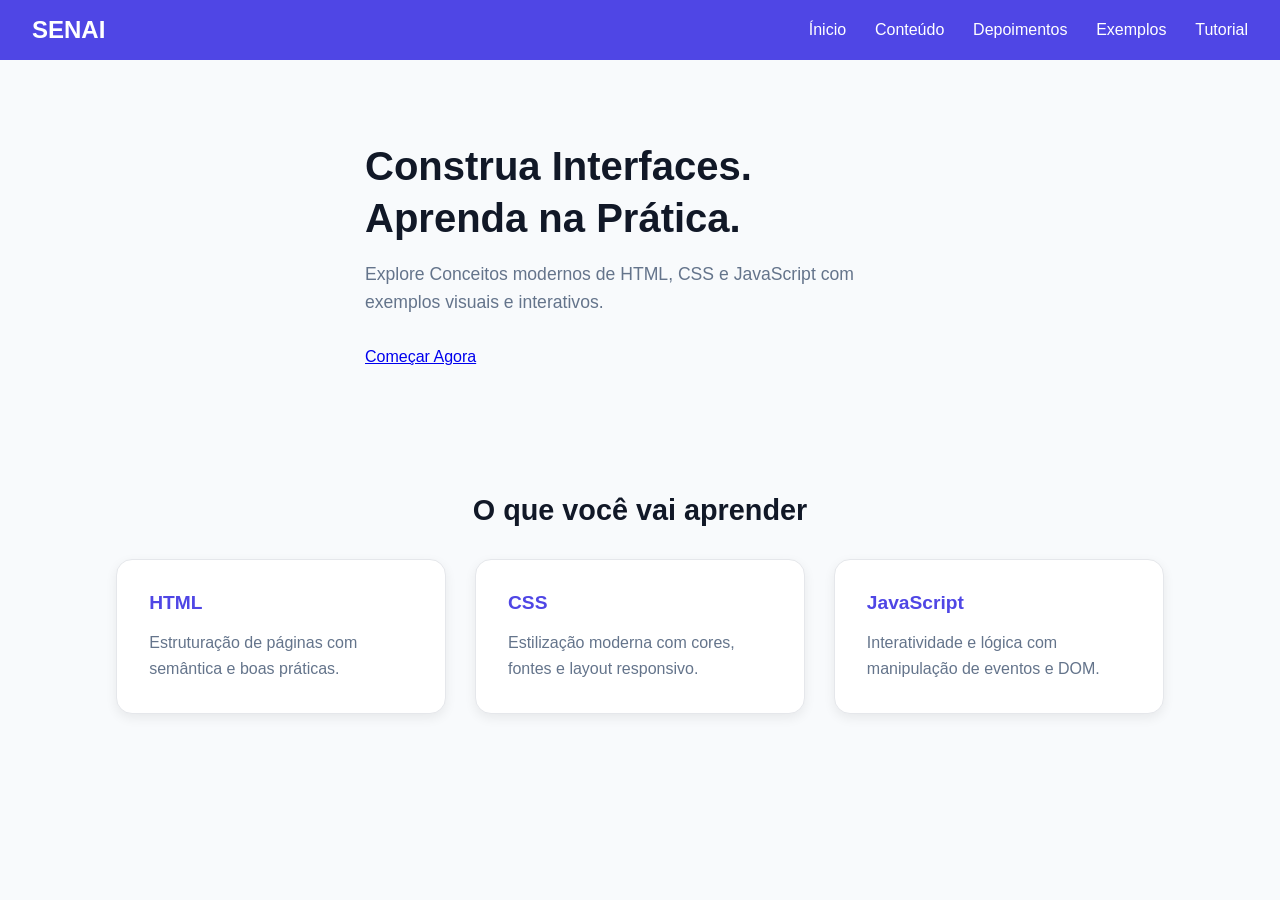
==== lending-page/index.html @ 7b5a067d "Add files via upload" ====
<!DOCTYPE html>
<html lang="en">

<head>
    <meta charset="UTF-8">
    <meta name="viewport" content="width=device-width, initial-scale=1.0">
    <title>Document</title>
    <link rel="stylesheet" href="style.css">
</head>

<body>
    <nav class="navbar">
        <div class="logo"> SENAI</div>

        <ul class="nav-links">
            <li><a href="#">Ínicio</a></li>
            <li><a href="#">Conteúdo</a></li>
            <li><a href="#">Depoimentos</a></li>
            <li><a href="#">Exemplos</a></li>
            <li><a href="#">Tutorial</a></li>
        </ul>
    </nav>

    <main>
        <section class="hero">
            <div class="hero-texto">
                <h1>Construa Interfaces. Aprenda na Prática.</h1>
                <p>Explore Conceitos modernos de HTML, CSS e JavaScript
                    com exemplos visuais e interativos.
                </p>
                <a href="https://wa.me/5524998431653" class="btn-cta" target="_blank" rel="noopener noreferrer">Começar
                    Agora</a>
            </div>

            <div class="hero-iamgem">
                <img src="assets/assets/hero-illustration.svg" alt="">
            </div>
        </section>


        <section class="conteudo">
            <h2>O que você vai aprender</h2>
            <div class="cards">
                <div class="card">
                    <h3>HTML</h3>
                    <p>Estruturação de páginas com semântica e boas práticas.</p>
                </div>
                <div class="card">
                    <h3>CSS</h3>
                    <p>Estilização moderna com cores, fontes e layout responsivo.</p>
                </div>
                <div class="card">
                    <h3>JavaScript</h3>
                    <p>Interatividade e lógica com manipulação de eventos e DOM.</p>
                </div>
            </div>


        </section>
    </main>
</body>

</html>
---- lending-page/style.css ----
* {
    margin: 0;
    padding: 0;
    box-sizing: border-box;
}

body {
    font-family: 'Segoe UI', Tahoma, Geneva, Verdana, sans-serif;
    background-color: #f8fafc;
    color: #111827;
}

/* NAVBAR */
.navbar {
    background-color: #4f46e5;
    display: flex;
    padding: 1rem 2rem;
    justify-content: space-between;
    align-items: center;
}

.logo {
    color: #fff;
    font-size: 1.5rem;
    font-weight: bold;
}

.nav-links {
    list-style: none;
    display: flex;
    gap: 1.8rem;
}

.nav-links a {
    color: #fff;
    text-decoration: none;
    font-weight: 500;
    transition: 0.3s;
}

.nav-links a:hover {
    color: #c7d2fe;
}

/* HERO */
.hero {
    display: flex;
    align-items: center;
    justify-content: center;
    padding: 5rem 2rem;
    background-color: #f8fafc;
    min-height: 300px;
}

.hero-texto {
    max-width: 550px;
}

.hero-texto h1 {
    font-size: 2.5rem;
    color: #111827;
    margin-bottom: 1rem;
    line-height: 1.3;
}

.hero-texto p {
    font-size: 1.1rem;
    color: #64748b;
    margin-bottom: 2rem;
    line-height: 1.6;
}

.hero-imagem {
    text-align: center;
}

.hero-imagem img {
    max-width: 80%;
    height: auto;
}

/* BOTÃO */
.btn.cta {
    display: inline-block;
    background-color: #4f46e5;
    color: #fff;
    padding: 0.85rem 1.8rem;
    border-radius: 0.5rem;
    text-decoration: none;
    font-weight: 600;
    transition: 0.3s;
}

.btn.cta:hover {
    background-color: #4338ca;
    transform: translateY(-2px);
}

/* CONTEÚDO */
.conteudo {
    padding: 3rem 2rem 5rem;
    background-color: #f8fafc;
    text-align: center;
}

.conteudo h2 {
    font-size: 1.8rem;
    color: #111827;
    margin-bottom: 2rem;
}

/* CARDS */
.cards {
    display: flex;
    flex-wrap: wrap;
    justify-content: center;
    gap: 1.8rem;
}

.card {
    background-color: #fff;
    padding: 2rem;
    border-radius: 1rem;
    max-width: 330px;
    width: 100%;
    text-align: left;
    box-shadow: 0 4px 12px rgba(0, 0, 0, 0.07);
    border: 1px solid #e5e7eb;
    transition: transform 0.3s, box-shadow 0.3s;
}

.card:hover {
    transform: translateY(-7px);
    box-shadow: 0 10px 20px rgba(0, 0, 0, 0.10);
}

.card h3 {
    color: #4f46e5;
    font-size: 1.2rem;
    margin-bottom: 1rem;
}

.card p {
    color: #64748b;
    line-height: 1.6;
}

/* RESPONSIVIDADE */
@media (max-width: 600px) {
    .navbar {
        flex-direction: column;
        gap: 1rem;
    }

    .nav-links {
        gap: 1rem;
        flex-wrap: wrap;
        justify-content: center;
    }

    .hero {
        padding: 3rem 1.5rem;
        text-align: center;
    }

    .hero-texto h1 {
        font-size: 2rem;
    }

    .conteudo {
        padding: 2rem 1rem;
    }
}
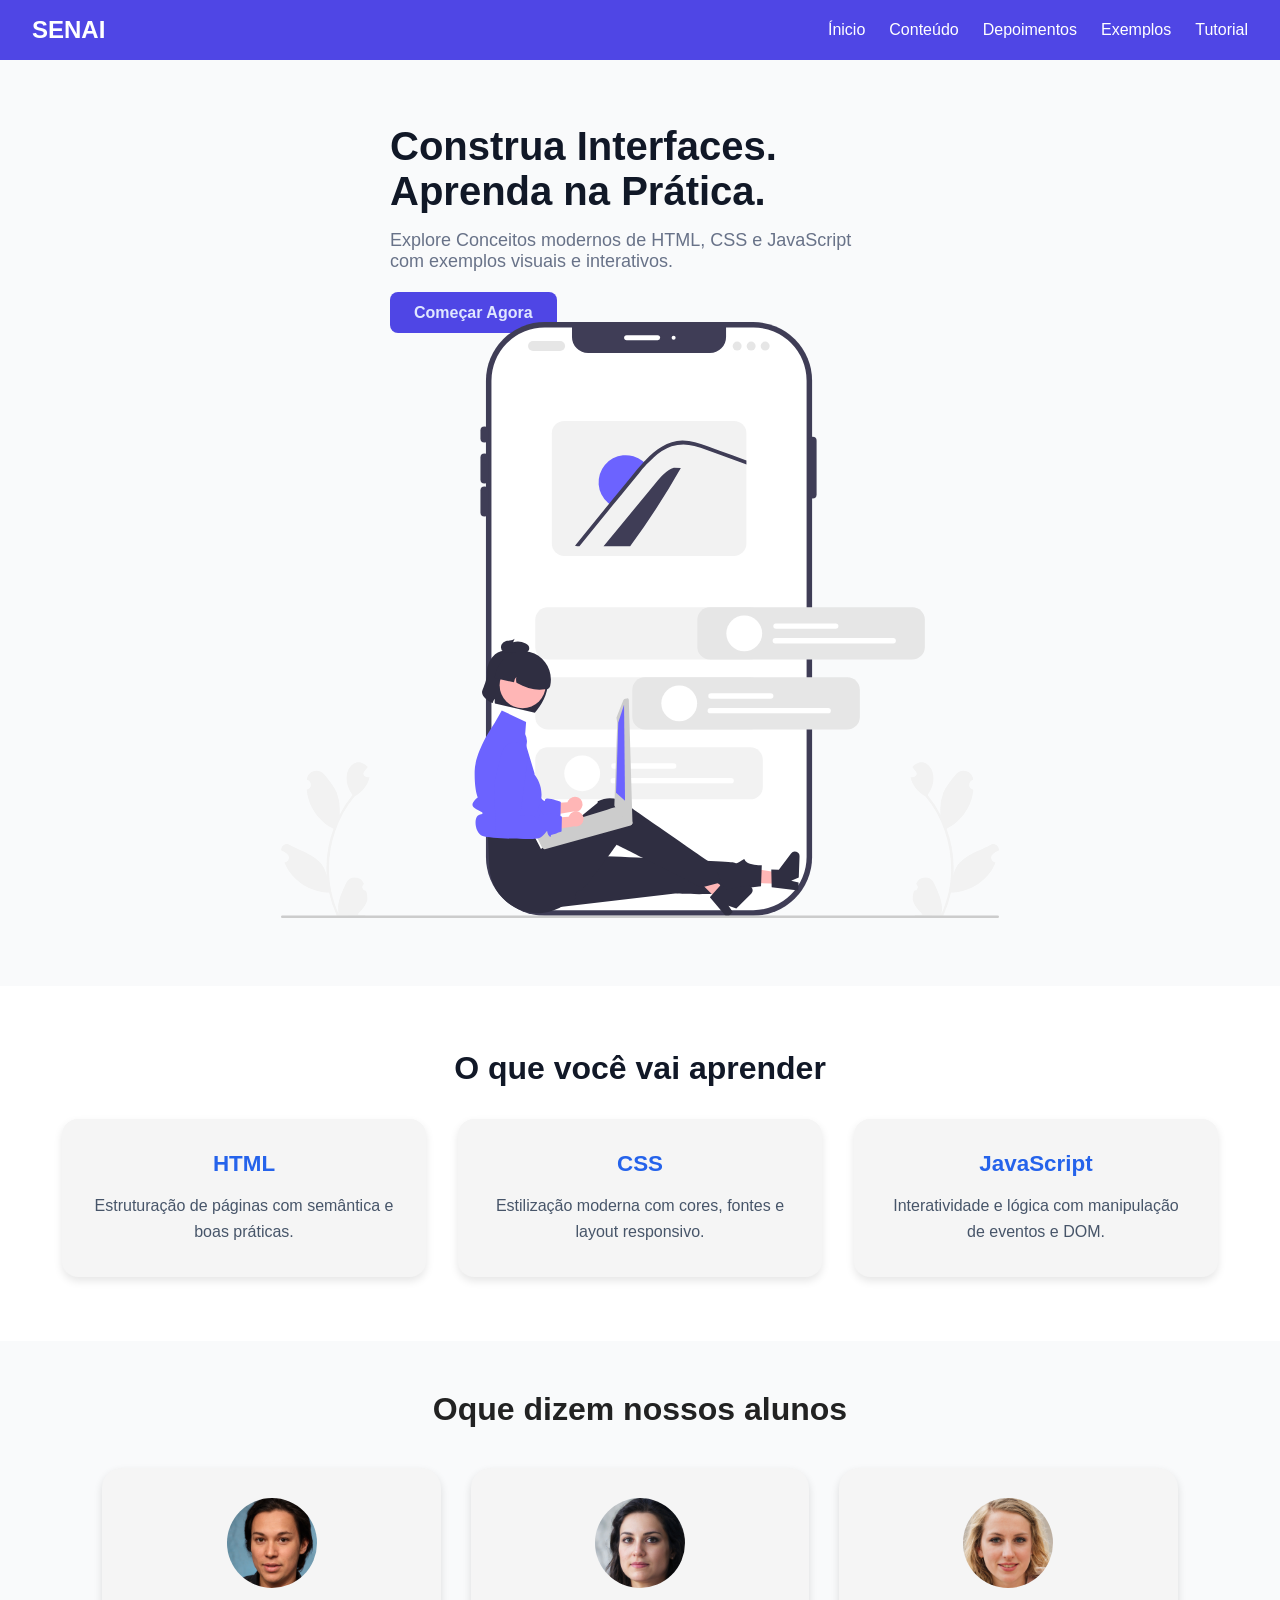
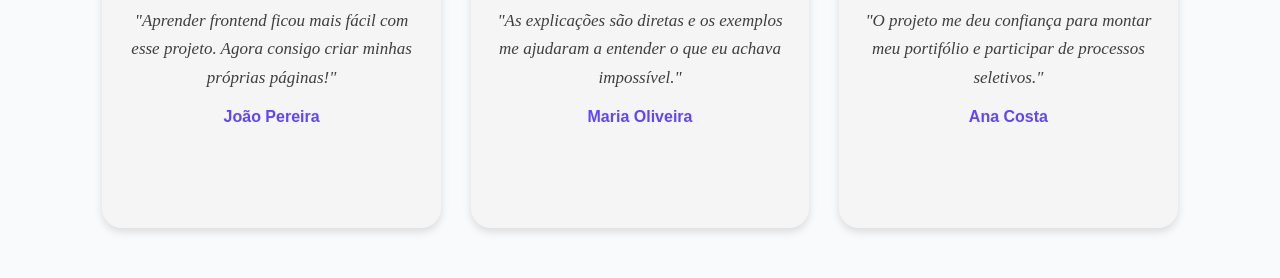
==== commit 04443431: "Add files via upload" ====
--- a/lending-page/index.html
+++ b/lending-page/index.html
@@ -1,10 +1,10 @@
 <!DOCTYPE html>
-<html lang="en">
+<html lang="pt-BR">
 
 <head>
     <meta charset="UTF-8">
     <meta name="viewport" content="width=device-width, initial-scale=1.0">
-    <title>Document</title>
+    <title>SENAI</title>
     <link rel="stylesheet" href="style.css">
 </head>
 
@@ -28,12 +28,12 @@
                 <p>Explore Conceitos modernos de HTML, CSS e JavaScript
                     com exemplos visuais e interativos.
                 </p>
-                <a href="https://wa.me/5524998431653" class="btn-cta" target="_blank" rel="noopener noreferrer">Começar
+                <a href="https://wa.me/5599999993" class="btn-cta" target="_blank" rel="noopener noreferrer">Começar
                     Agora</a>
             </div>
 
             <div class="hero-iamgem">
-                <img src="assets/assets/hero-illustration.svg" alt="">
+                <img src="assets/hero-illustration.svg" alt="Foto de um Design">
             </div>
         </section>
 
@@ -54,9 +54,32 @@
                     <p>Interatividade e lógica com manipulação de eventos e DOM.</p>
                 </div>
             </div>
+        </section>
 
+        <section class="depoimentos">
+            <h2>Oque dizem nossos alunos</h2>
+            <div class="depoimentos-grid">
+                <div class="depoimento">
+                    <img src="assets/aluno1.jpg" alt="Foto do aluno João">
+                    <p>"Aprender frontend ficou mais fácil com esse projeto.
+                        Agora consigo criar minhas próprias páginas!"</p>
+                    <span>João Pereira</span>
+                </div>
+                <div class="depoimento">
+                    <img src="assets/aluno2.jpg" alt="Foto da aluna Maria">
+                    <p>"As explicações são diretas e os exemplos me ajudaram a entender
+                        o que eu achava impossível."</p>
+                    <span>Maria Oliveira</span>
+                </div>
+                <div class="depoimento">
+                    <img src="assets/aluno3.png" alt="Foto da aluna Ana">
+                    <p>"O projeto me deu confiança para montar meu portifólio e participar de
+                        processos seletivos."</p>
+                    <span>Ana Costa</span>
+                </div>
+            </div>
+        </section>
 
-        </section>
     </main>
 </body>
 
--- a/lending-page/style.css
+++ b/lending-page/style.css
@@ -1,17 +1,14 @@
-
 * {
     margin: 0;
-    padding: 0;
-    box-sizing: border-box;
 }
+
 
 body {
     font-family: 'Segoe UI', Tahoma, Geneva, Verdana, sans-serif;
-    background-color: #f8fafc;
+    background-color: #f9fafb;
     color: #111827;
 }
 
-/* NAVBAR */
 .navbar {
     background-color: #4f46e5;
     display: flex;
@@ -29,46 +26,43 @@
 .nav-links {
     list-style: none;
     display: flex;
-    gap: 1.8rem;
+    gap: 1.5rem;
 }
 
 .nav-links a {
     color: #fff;
     text-decoration: none;
     font-weight: 500;
-    transition: 0.3s;
+    transition: color 0.3s;
 }
 
 .nav-links a:hover {
-    color: #c7d2fe;
+    color: #e0e7ff;
 }
 
-/* HERO */
 .hero {
     display: flex;
+    flex-wrap: wrap;
     align-items: center;
     justify-content: center;
-    padding: 5rem 2rem;
-    background-color: #f8fafc;
-    min-height: 300px;
+    padding: 4rem 2rem;
+    background-color: #f9fafb;
 }
 
 .hero-texto {
-    max-width: 550px;
+    max-width: 500px;
 }
 
 .hero-texto h1 {
     font-size: 2.5rem;
     color: #111827;
     margin-bottom: 1rem;
-    line-height: 1.3;
 }
 
 .hero-texto p {
-    font-size: 1.1rem;
-    color: #64748b;
+    font-size: 1.125rem;
+    color: #687288;
     margin-bottom: 2rem;
-    line-height: 1.6;
 }
 
 .hero-imagem {
@@ -80,95 +74,118 @@
     height: auto;
 }
 
-/* BOTÃO */
-.btn.cta {
-    display: inline-block;
+.btn-cta {
     background-color: #4f46e5;
-    color: #fff;
-    padding: 0.85rem 1.8rem;
+    color: #e0e7ff;
+    padding: 0.75rem 1.5rem;
     border-radius: 0.5rem;
     text-decoration: none;
     font-weight: 600;
     transition: 0.3s;
 }
 
-.btn.cta:hover {
-    background-color: #4338ca;
-    transform: translateY(-2px);
+.btn-cta:hover {
+    background-color: darkblue;
 }
 
-/* CONTEÚDO */
 .conteudo {
-    padding: 3rem 2rem 5rem;
-    background-color: #f8fafc;
+    padding: 4rem 2rem;
+    background-color: #ffffff;
     text-align: center;
 }
 
 .conteudo h2 {
-    font-size: 1.8rem;
+    font-size: 2rem;
     color: #111827;
     margin-bottom: 2rem;
 }
 
-/* CARDS */
 .cards {
     display: flex;
     flex-wrap: wrap;
     justify-content: center;
-    gap: 1.8rem;
+    gap: 2rem;
 }
 
 .card {
-    background-color: #fff;
+    background-color: #F5F5F5;
     padding: 2rem;
     border-radius: 1rem;
-    max-width: 330px;
-    width: 100%;
-    text-align: left;
-    box-shadow: 0 4px 12px rgba(0, 0, 0, 0.07);
-    border: 1px solid #e5e7eb;
+    max-width: 300px;
+    box-shadow: 0 4px 8px rgba(0, 0, 0, 0.1);
     transition: transform 0.3s, box-shadow 0.3s;
 }
 
 .card:hover {
-    transform: translateY(-7px);
-    box-shadow: 0 10px 20px rgba(0, 0, 0, 0.10);
+    transform: translateY(-5px);
+    box-shadow: 0 8px 16px rgba(0, 0, 0, 0.15);
 }
 
 .card h3 {
-    color: #4f46e5;
-    font-size: 1.2rem;
+    color: #2563eb;
+    font-size: 1.4rem;
     margin-bottom: 1rem;
 }
 
 .card p {
-    color: #64748b;
+    color: #475569;
+    font-size: 1rem;
     line-height: 1.6;
 }
 
-/* RESPONSIVIDADE */
-@media (max-width: 600px) {
-    .navbar {
-        flex-direction: column;
-        gap: 1rem;
-    }
+.depoimentos {
+    padding: 50px 8%;
+    text-align: center;
+    font-family: 'Segoe UI', Tahoma, Geneva, Verdana, sans-serif;
+}
 
-    .nav-links {
-        gap: 1rem;
-        flex-wrap: wrap;
-        justify-content: center;
-    }
+.depoimentos h2 {
+    font-size: 32px;
+    color: #222;
+    margin-bottom: 40px;
+}
 
-    .hero {
-        padding: 3rem 1.5rem;
-        text-align: center;
-    }
+.depoimentos-grid {
+    display: grid;
+    grid-template-columns: repeat(3, 1fr);
+    gap: 30px;
+}
 
-    .hero-texto h1 {
-        font-size: 2rem;
-    }
+.depoimento {
+    background-color: #f5f5f5;
+    padding: 30px 25px;
+    border-radius: 20px;
+    box-shadow: 0 4px 8px rgba(0, 0, 0, 0.12);
+    transition: 0.3s;
+    height: 300px;
+}
 
-    .conteudo {
-        padding: 2rem 1rem;
-    }
+.depoimento:hover {
+    transform: translateY(-6px);
+    box-shadow: 0 8px 16px rgba(0, 0, 0, 0.15);
 }
+
+.depoimento img {
+    width: 90px;
+    height: 90px;
+    border-radius: 50%;
+    object-fit: cover;
+    margin-bottom: 15px;
+}
+
+
+.depoimento p {
+    font-size: 17px;
+    color: #3e3f41;
+    font-family: Georgia, serif;
+    font-style: italic;
+    line-height: 1.7;
+}
+
+
+.depoimento span {
+    display: block;
+    color: #6045ff;
+    font-weight: bold;
+    margin-top: 15px;
+}
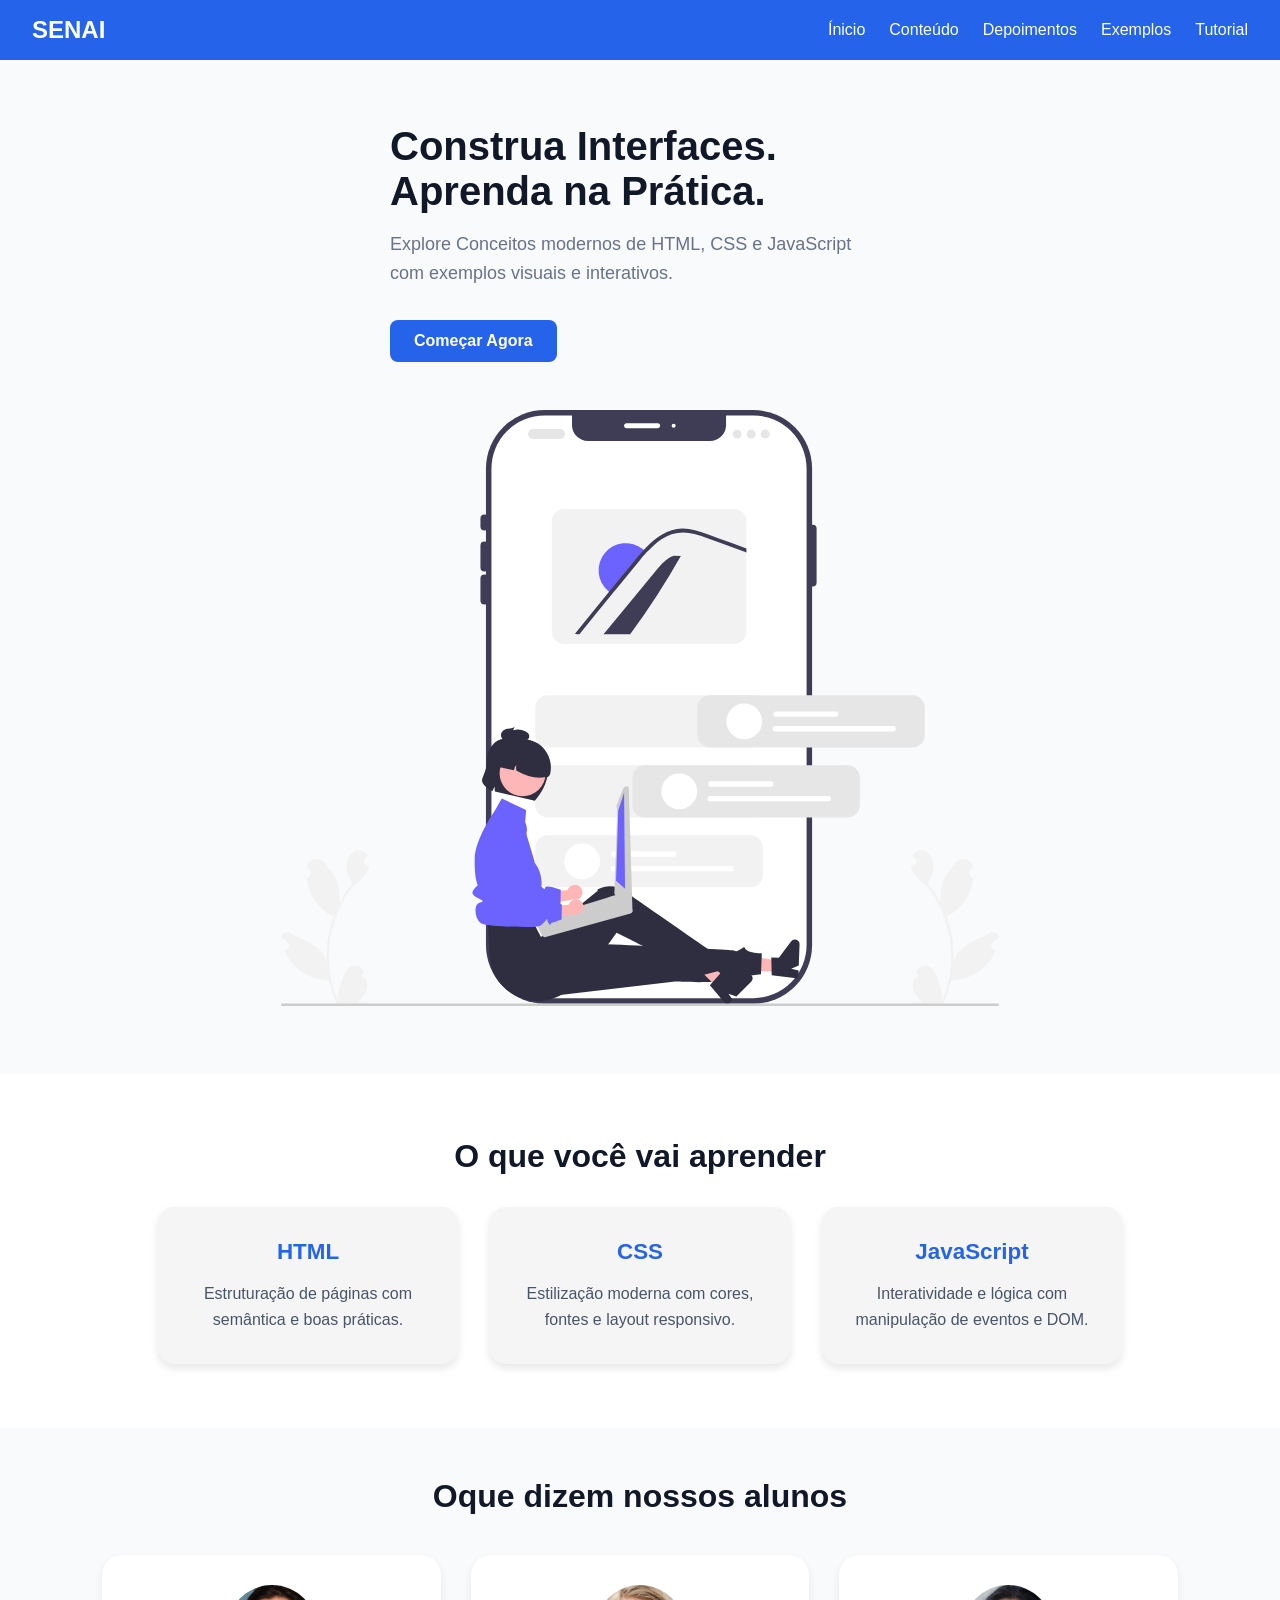
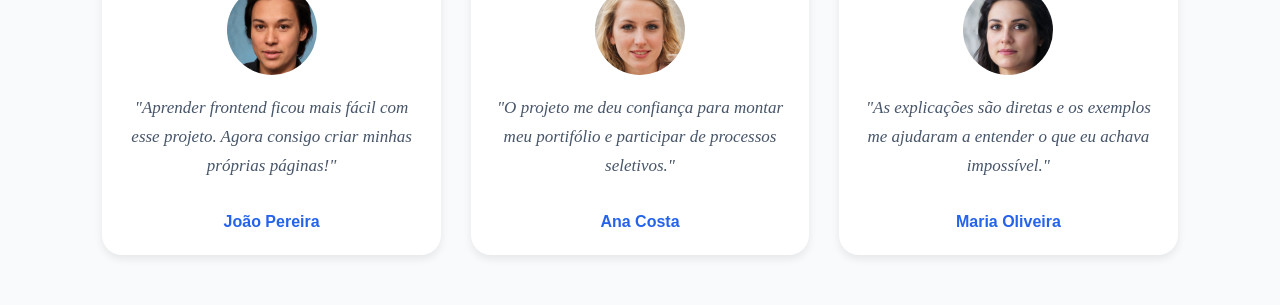
==== commit 3f3f1ecc: "Add files via upload" ====
--- a/lending-page/index.html
+++ b/lending-page/index.html
@@ -66,16 +66,16 @@
                     <span>João Pereira</span>
                 </div>
                 <div class="depoimento">
+                    <img src="assets/aluno3.png" alt="Foto da aluna Ana">
+                    <p>"O projeto me deu confiança para montar meu portifólio e participar de
+                        processos seletivos."</p>
+                    <span>Ana Costa</span>
+                </div>
+                <div class="depoimento">
                     <img src="assets/aluno2.jpg" alt="Foto da aluna Maria">
                     <p>"As explicações são diretas e os exemplos me ajudaram a entender
                         o que eu achava impossível."</p>
                     <span>Maria Oliveira</span>
-                </div>
-                <div class="depoimento">
-                    <img src="assets/aluno3.png" alt="Foto da aluna Ana">
-                    <p>"O projeto me deu confiança para montar meu portifólio e participar de
-                        processos seletivos."</p>
-                    <span>Ana Costa</span>
                 </div>
             </div>
         </section>
--- a/lending-page/style.css
+++ b/lending-page/style.css
@@ -1,7 +1,8 @@
+
 * {
     margin: 0;
+    box-sizing: border-box;
 }
-
 
 body {
     font-family: 'Segoe UI', Tahoma, Geneva, Verdana, sans-serif;
@@ -10,7 +11,7 @@
 }
 
 .navbar {
-    background-color: #4f46e5;
+    background-color: #2563eb;
     display: flex;
     padding: 1rem 2rem;
     justify-content: space-between;
@@ -37,7 +38,7 @@
 }
 
 .nav-links a:hover {
-    color: #e0e7ff;
+    color: #dbeafe;
 }
 
 .hero {
@@ -45,6 +46,7 @@
     flex-wrap: wrap;
     align-items: center;
     justify-content: center;
+    gap: 3rem;
     padding: 4rem 2rem;
     background-color: #f9fafb;
 }
@@ -63,6 +65,7 @@
     font-size: 1.125rem;
     color: #687288;
     margin-bottom: 2rem;
+    line-height: 1.6;
 }
 
 .hero-imagem {
@@ -75,8 +78,9 @@
 }
 
 .btn-cta {
-    background-color: #4f46e5;
-    color: #e0e7ff;
+    display: inline-block;
+    background-color: #2563eb;
+    color: #ffffff;
     padding: 0.75rem 1.5rem;
     border-radius: 0.5rem;
     text-decoration: none;
@@ -85,7 +89,8 @@
 }
 
 .btn-cta:hover {
-    background-color: darkblue;
+    background-color: #1d4ed8;
+    transform: translateY(-3px);
 }
 
 .conteudo {
@@ -108,7 +113,7 @@
 }
 
 .card {
-    background-color: #F5F5F5;
+    background-color: #f5f5f5;
     padding: 2rem;
     border-radius: 1rem;
     max-width: 300px;
@@ -136,12 +141,12 @@
 .depoimentos {
     padding: 50px 8%;
     text-align: center;
-    font-family: 'Segoe UI', Tahoma, Geneva, Verdana, sans-serif;
+    background-color: #f9fafb;
 }
 
 .depoimentos h2 {
     font-size: 32px;
-    color: #222;
+    color: #111827;
     margin-bottom: 40px;
 }
 
@@ -152,17 +157,17 @@
 }
 
 .depoimento {
-    background-color: #f5f5f5;
+    background-color: #ffffff;
     padding: 30px 25px;
     border-radius: 20px;
-    box-shadow: 0 4px 8px rgba(0, 0, 0, 0.12);
+    box-shadow: 0 4px 8px rgba(0, 0, 0, 0.08);
     transition: 0.3s;
     height: 300px;
 }
 
 .depoimento:hover {
     transform: translateY(-6px);
-    box-shadow: 0 8px 16px rgba(0, 0, 0, 0.15);
+    box-shadow: 0 8px 16px rgba(0, 0, 0, 0.12);
 }
 
 .depoimento img {
@@ -173,19 +178,17 @@
     margin-bottom: 15px;
 }
 
-
 .depoimento p {
     font-size: 17px;
-    color: #3e3f41;
+    color: #475569;
     font-family: Georgia, serif;
     font-style: italic;
     line-height: 1.7;
 }
 
-
 .depoimento span {
     display: block;
-    color: #6045ff;
+    color: #2563eb;
     font-weight: bold;
-    margin-top: 15px;
-}+    margin-top: 32px;
+}
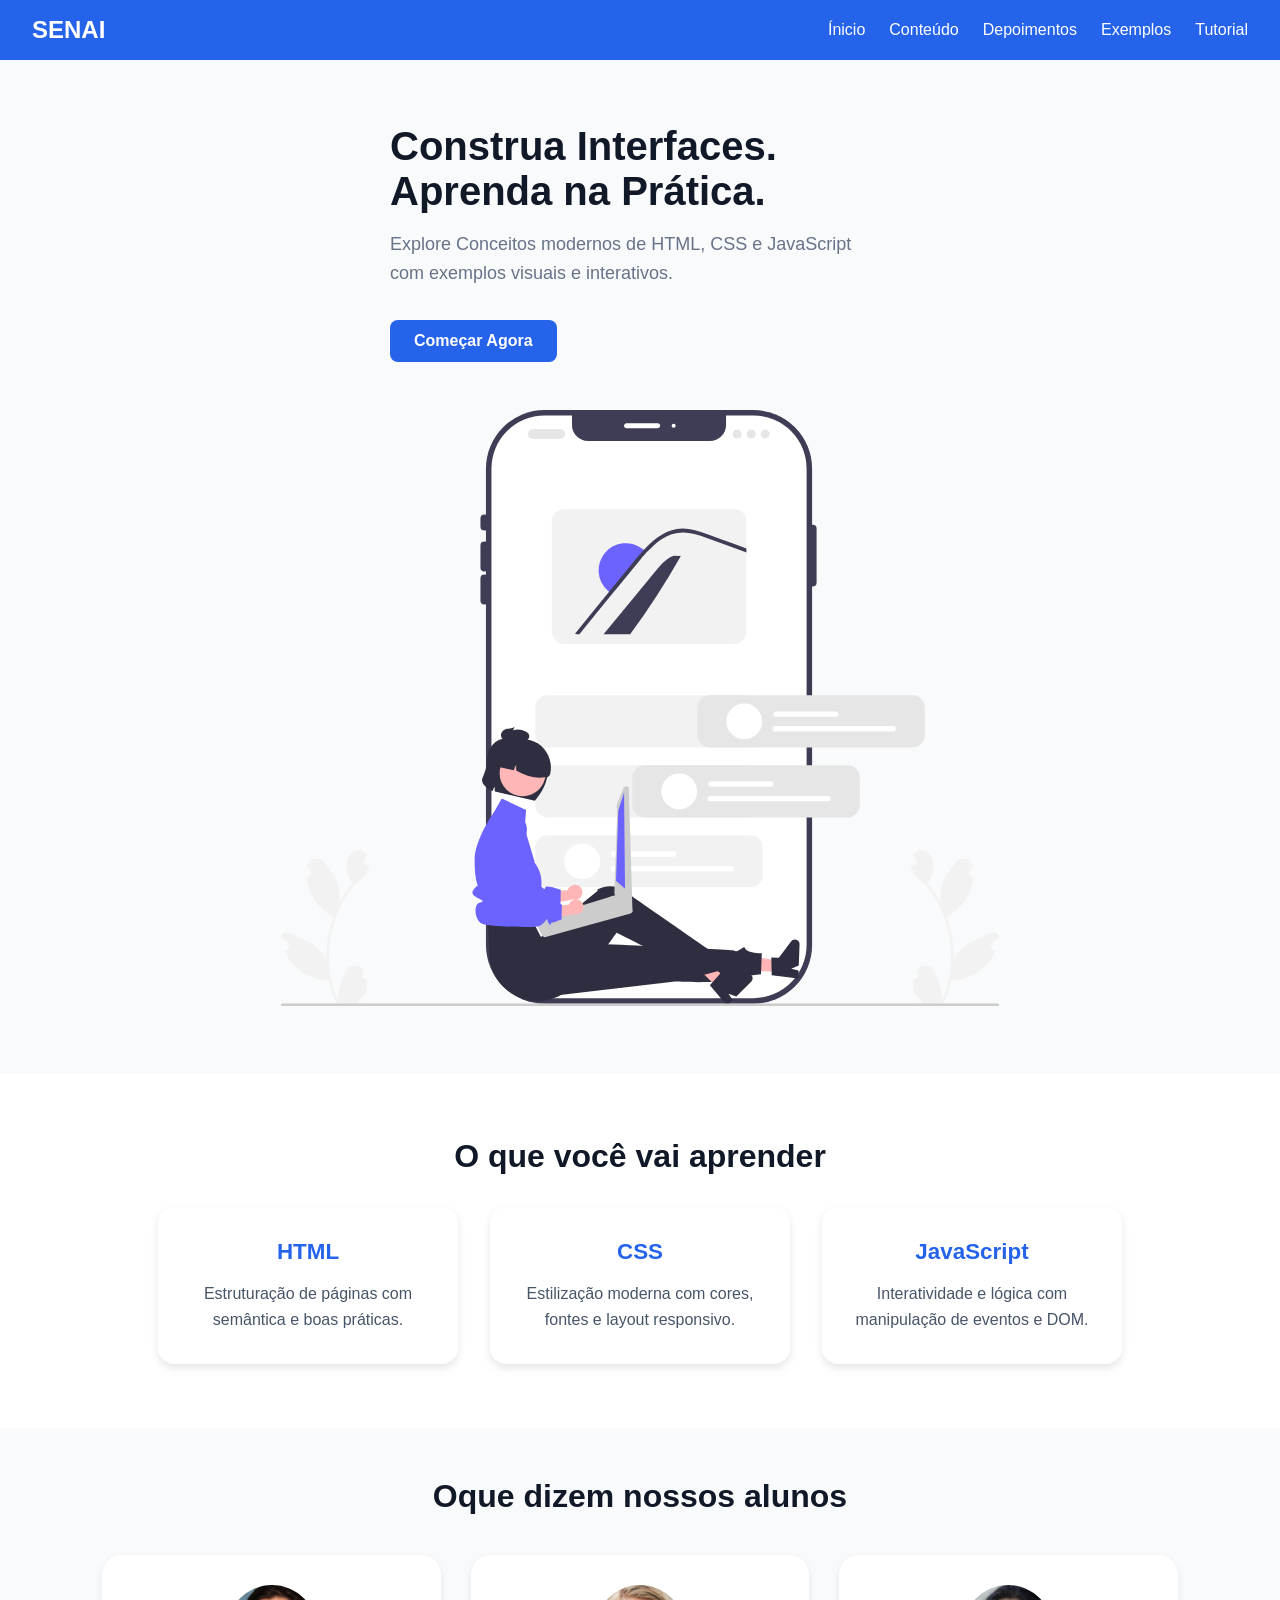
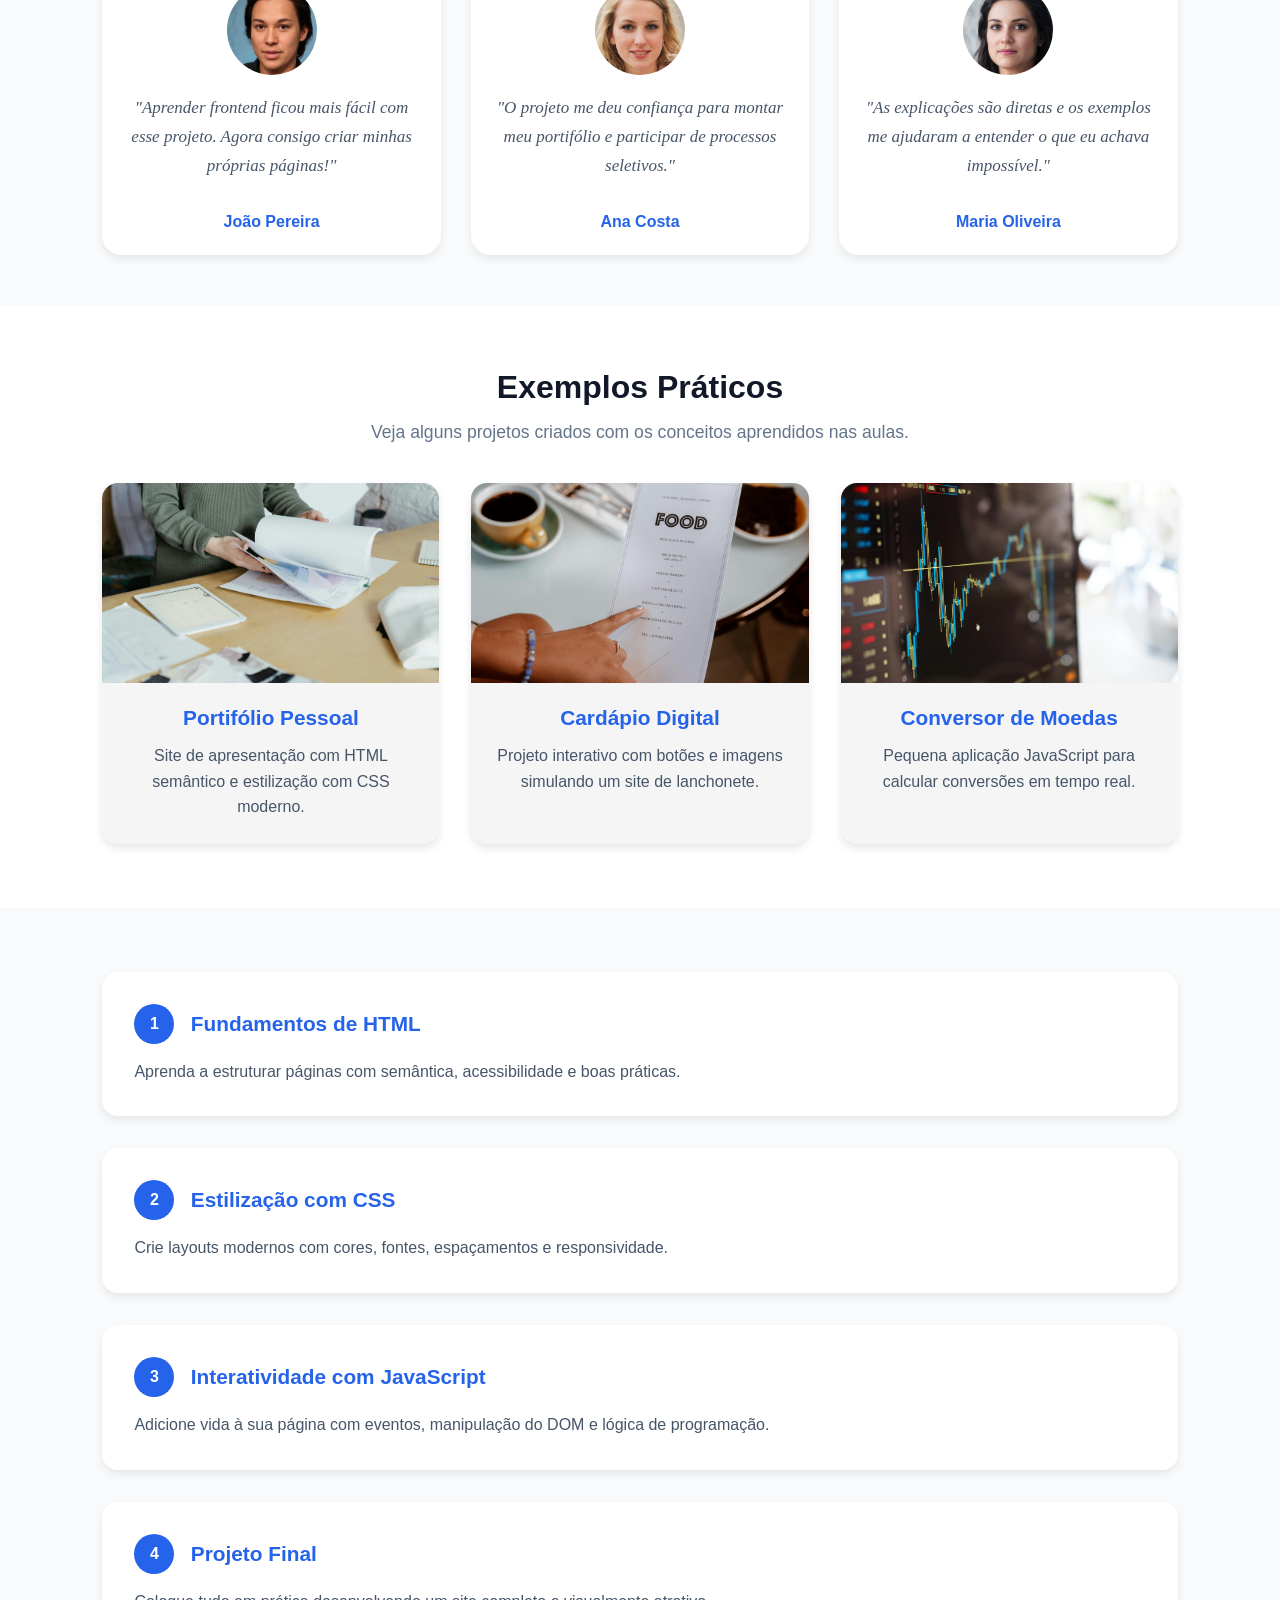
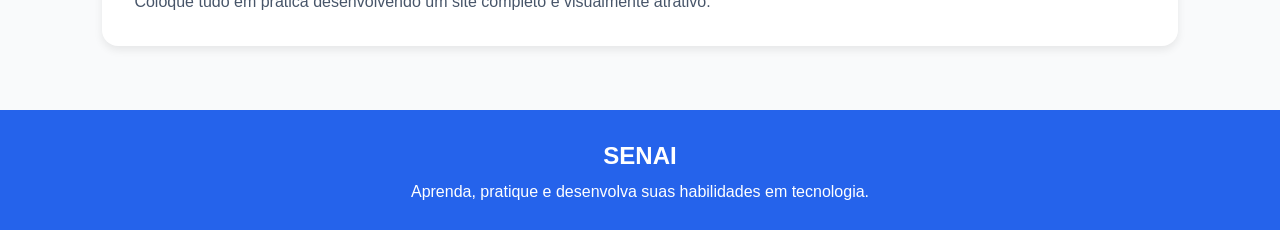
==== commit 9f71b486: "Add files via upload" ====
--- a/lending-page/index.html
+++ b/lending-page/index.html
@@ -5,6 +5,7 @@
     <meta charset="UTF-8">
     <meta name="viewport" content="width=device-width, initial-scale=1.0">
     <title>SENAI</title>
+    <link rel="icon" href="assets/aluno1.jpg" type="image">
     <link rel="stylesheet" href="style.css">
 </head>
 
@@ -22,6 +23,7 @@
     </nav>
 
     <main>
+
         <section class="hero">
             <div class="hero-texto">
                 <h1>Construa Interfaces. Aprenda na Prática.</h1>
@@ -36,7 +38,6 @@
                 <img src="assets/hero-illustration.svg" alt="Foto de um Design">
             </div>
         </section>
-
 
         <section class="conteudo">
             <h2>O que você vai aprender</h2>
@@ -80,6 +81,59 @@
             </div>
         </section>
 
+        <section class="exemplos">
+            <h2>Exemplos Práticos</h2>
+            <p class="exemplos-descricao">Veja alguns projetos criados com os conceitos aprendidos nas aulas.</p>
+            <div class="exemplos-grid">
+                <div class="exemplo-card">
+                    <img src="assets/exemplo1.jpg" alt="Exemplo de página html">
+                    <h3>Portifólio Pessoal</h3>
+                    <p>Site de apresentação com HTML semântico e estilização com CSS moderno.</p>
+                </div>
+                <div class="exemplo-card">
+                    <img src="assets/exemplo2.jpg" alt="Exemplo de cardápio digital">
+                    <h3>Cardápio Digital</h3>
+                    <p>Projeto interativo com botões e imagens simulando um site de lanchonete.</p>
+                </div>
+                <div class="exemplo-card">
+                    <img src="assets/exemplo3.jpg" alt="Exemplo de conversor de moedas">
+                    <h3>Conversor de Moedas</h3>
+                    <p>Pequena aplicação JavaScript para calcular conversões em tempo real.</p>
+                </div>
+            </div>
+        </section>
+
+        <section class="aprendizados">
+            <div class="aprendizado">
+                <span class="numero">1</span>
+                <h3>Fundamentos de HTML</h3>
+                <p>Aprenda a estruturar páginas com semântica, acessibilidade e boas práticas.</p>
+            </div>
+
+            <div class="aprendizado">
+                <span class="numero">2</span>
+                <h3>Estilização com CSS</h3>
+                <p>Crie layouts modernos com cores, fontes, espaçamentos e responsividade.</p>
+            </div>
+
+            <div class="aprendizado">
+                <span class="numero">3</span>
+                <h3>Interatividade com JavaScript</h3>
+                <p>Adicione vida à sua página com eventos, manipulação do DOM e lógica de programação.</p>
+            </div>
+
+            <div class="aprendizado">
+                <span class="numero">4</span>
+                <h3>Projeto Final</h3>
+                <p>Coloque tudo em prática desenvolvendo um site completo e visualmente atrativo.</p>
+            </div>
+        </section>
+
+        <footer class="rodape">
+            <h3>SENAI</h3>
+            <p>Aprenda, pratique e desenvolva suas habilidades em tecnologia.</p>
+        </footer>
+
     </main>
 </body>
 
--- a/lending-page/style.css
+++ b/lending-page/style.css
@@ -1,4 +1,3 @@
-
 * {
     margin: 0;
     box-sizing: border-box;
@@ -113,7 +112,7 @@
 }
 
 .card {
-    background-color: #f5f5f5;
+    background-color: #ffffff;
     padding: 2rem;
     border-radius: 1rem;
     max-width: 300px;
@@ -192,3 +191,128 @@
     font-weight: bold;
     margin-top: 32px;
 }
+
+.exemplos {
+    padding: 4rem 8%;
+    background-color: #ffffff;
+    text-align: center;
+}
+
+.exemplos h2 {
+    font-size: 2rem;
+    color: #111827;
+    margin-bottom: 1rem;
+}
+
+.exemplos-descricao {
+    color: #64748b;
+    font-size: 1.1rem;
+    margin-bottom: 2.5rem;
+}
+
+.exemplos-grid {
+    display: grid;
+    grid-template-columns: repeat(3, 1fr);
+    gap: 2rem;
+}
+
+.exemplo-card {
+    background-color: #f5f5f5;
+    border-radius: 1rem;
+    overflow: hidden;
+    box-shadow: 0 4px 8px rgba(0, 0, 0, 0.1);
+    transition: transform 0.3s, box-shadow 0.3s;
+}
+
+.exemplo-card:hover {
+    transform: translateY(-6px);
+    box-shadow: 0 8px 16px rgba(0, 0, 0, 0.15);
+}
+
+.exemplo-card img {
+    width: 100%;
+    height: 200px;
+    object-fit: cover;
+}
+
+.exemplo-card h3 {
+    color: #2563eb;
+    font-size: 1.3rem;
+    margin: 1.2rem 1rem 0.8rem;
+}
+
+.exemplo-card p {
+    color: #475569;
+    font-size: 1rem;
+    line-height: 1.6;
+    padding: 0 1.2rem 1.5rem;
+}
+
+.aprendizados {
+    padding: 4rem 8%;
+    background-color: #f9fafb;
+    display: flex;
+    flex-direction: column;
+    gap: 2rem;
+}
+
+.aprendizado {
+    background-color: #ffffff;
+    padding: 2rem;
+    border-radius: 1rem;
+    box-shadow: 0 4px 8px rgba(0, 0, 0, 0.08);
+    transition: transform 0.3s, box-shadow 0.3s;
+}
+
+.aprendizado:hover {
+    transform: translateY(-5px);
+    box-shadow: 0 8px 16px rgba(0, 0, 0, 0.12);
+}
+
+.numero {
+    display: inline-flex;
+    align-items: center;
+    justify-content: center;
+    width: 40px;
+    height: 40px;
+    background-color: #2563eb;
+    color: #ffffff;
+    border-radius: 50%;
+    font-weight: bold;
+    margin-right: 12px;
+    vertical-align: middle;
+}
+
+.aprendizado h3 {
+    display: inline-block;
+    color: #2563eb;
+    font-size: 1.3rem;
+    margin: 0;
+    vertical-align: middle;
+}
+
+.aprendizado p {
+    color: #475569;
+    font-size: 1rem;
+    line-height: 1.6;
+    margin-top: 15px;
+}
+
+.rodape {
+    background-color: #2563eb;
+    color: #ffffff;
+    text-align: center;
+    padding: 2rem;
+    padding-bottom: 1rem;
+    height: auto;
+}
+
+.rodape h3 {
+    font-size: 1.5rem;
+    margin-bottom: 10px;
+}
+
+.rodape p {
+    margin-bottom: 10px;
+    line-height: 1.5;
+}
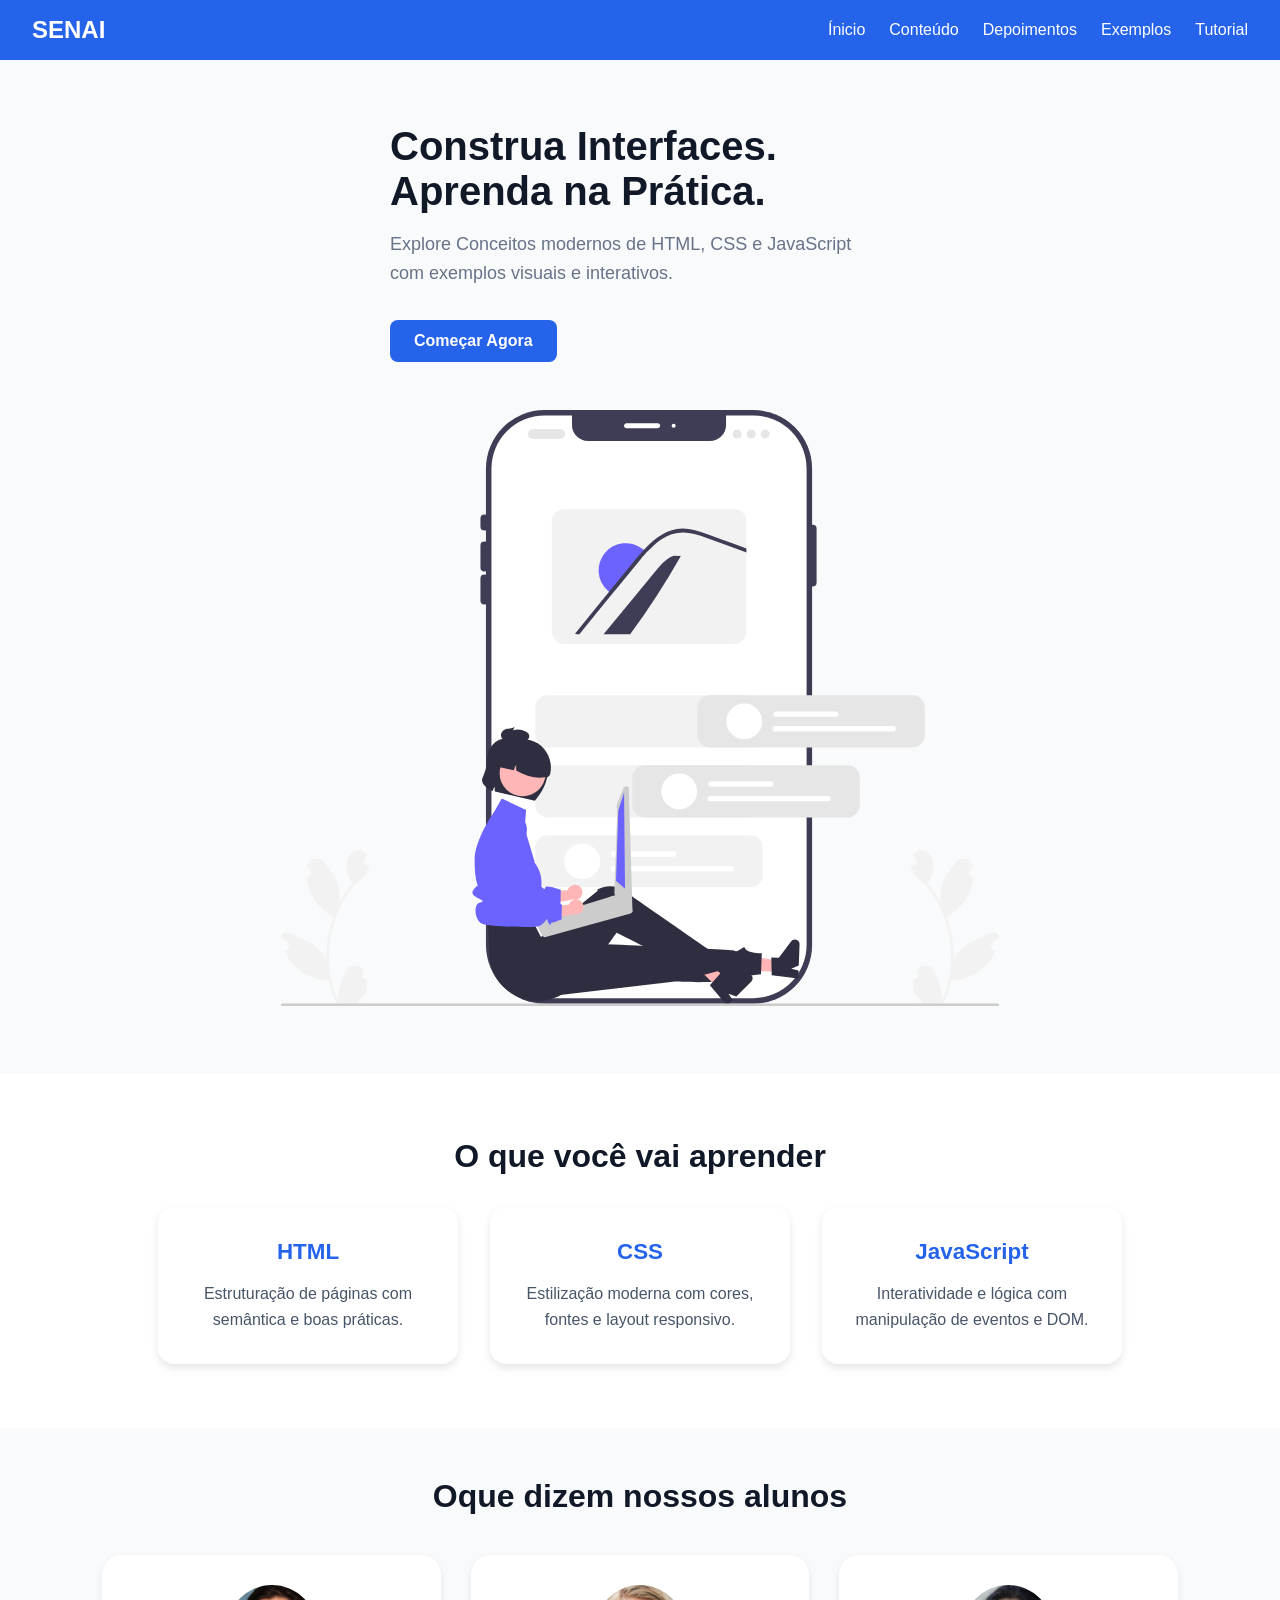
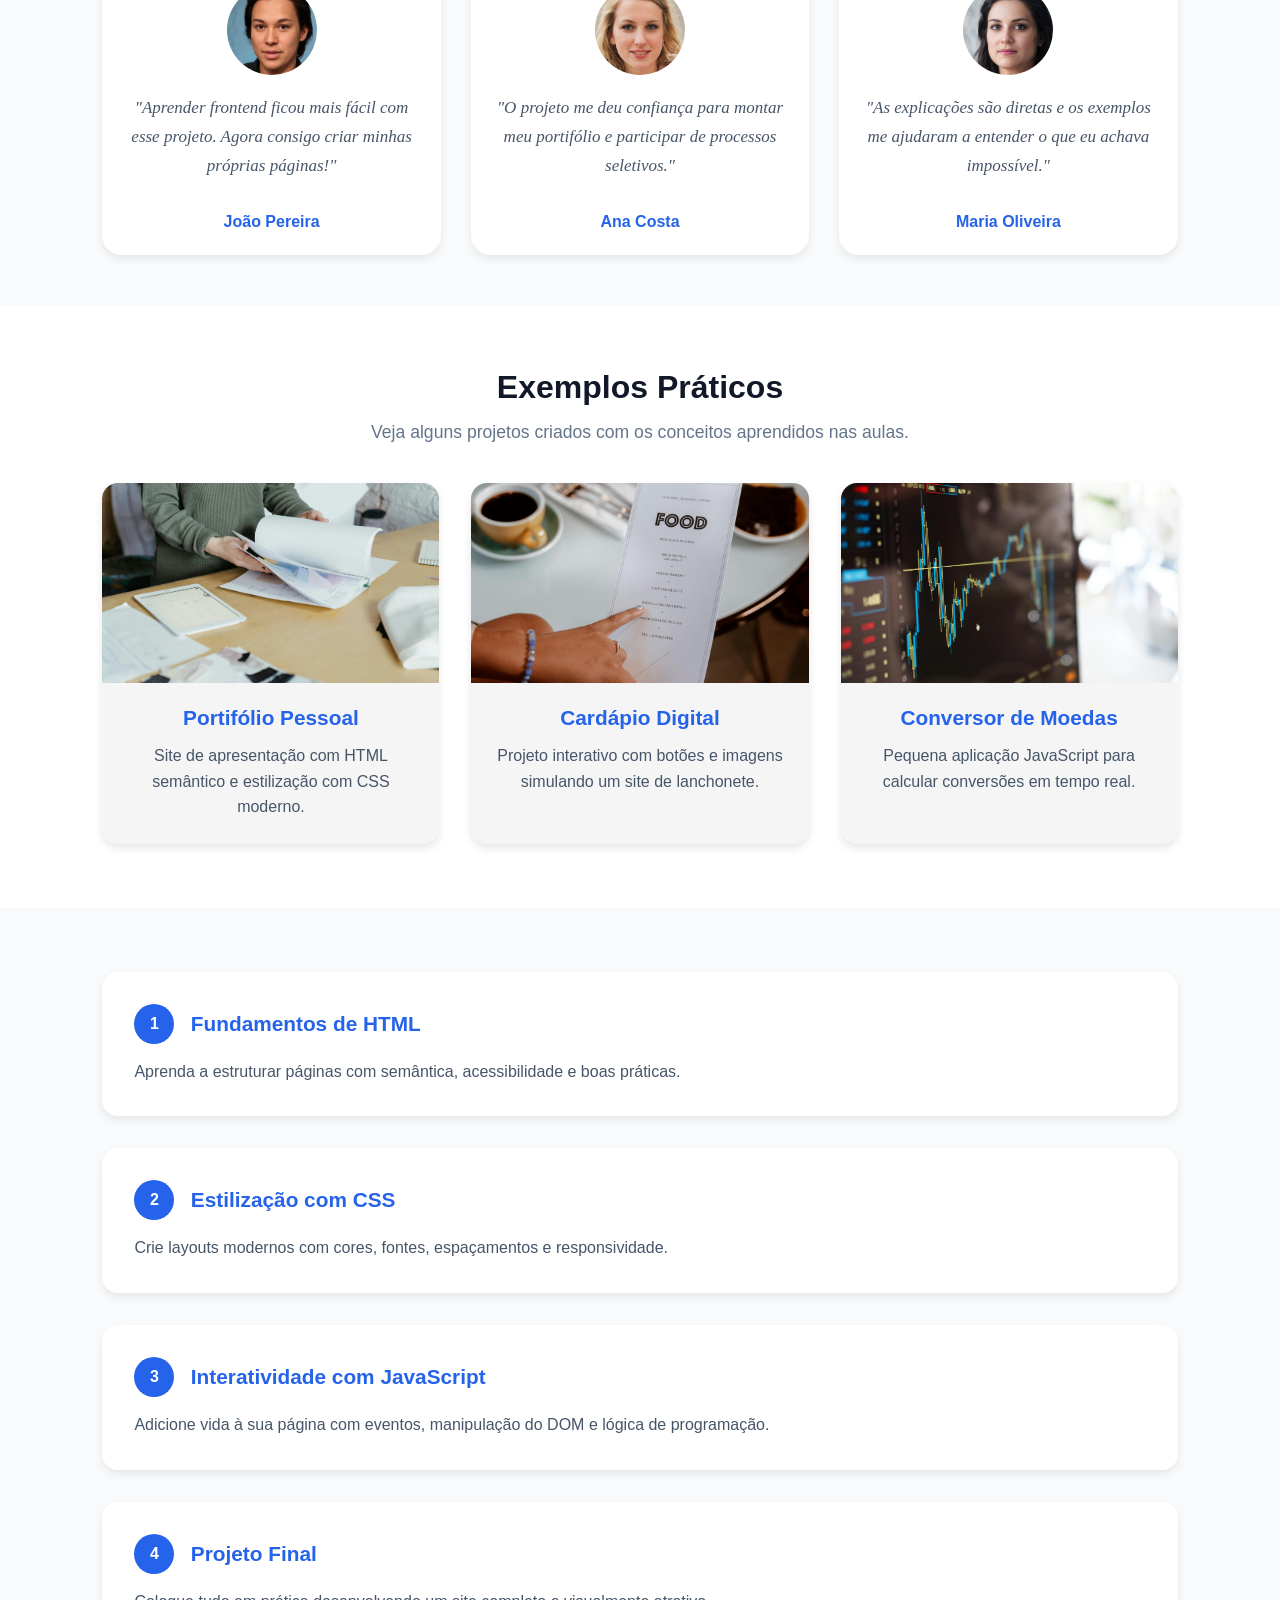
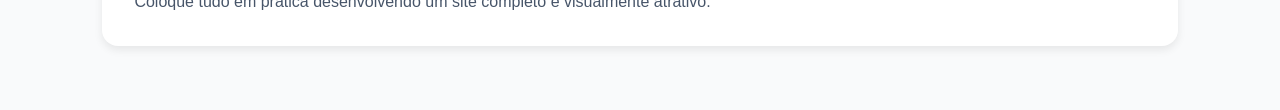
==== commit dc3eae84: "Add files via upload" ====
--- a/lending-page/index.html
+++ b/lending-page/index.html
@@ -11,7 +11,13 @@
 
 <body>
     <nav class="navbar">
-        <div class="logo"> SENAI</div>
+        <div class="logo">SENAI</div>
+
+        <button class="menu-toggle" aria-label="Abrir menu">
+            <span class="bar"></span>
+            <span class="bar"></span>
+            <span class="bar"></span>
+        </button>
 
         <ul class="nav-links">
             <li><a href="#">Ínicio</a></li>
@@ -129,12 +135,18 @@
             </div>
         </section>
 
-        <footer class="rodape">
-            <h3>SENAI</h3>
-            <p>Aprenda, pratique e desenvolva suas habilidades em tecnologia.</p>
-        </footer>
+    </main>
 
-    </main>
+    <script>
+        const toggle = document.querySelector(".menu-toggle");
+        const navLinks = document.querySelector(".nav-links");
+
+        toggle.addEventListener("click", () => {
+            toggle.classList.toggle("active");
+            navLinks.classList.toggle("show");
+        });
+    </script>
+
 </body>
 
 </html>
--- a/lending-page/style.css
+++ b/lending-page/style.css
@@ -298,21 +298,72 @@
     margin-top: 15px;
 }
 
-.rodape {
-    background-color: #2563eb;
-    color: #ffffff;
-    text-align: center;
-    padding: 2rem;
-    padding-bottom: 1rem;
-    height: auto;
-}
-
-.rodape h3 {
-    font-size: 1.5rem;
-    margin-bottom: 10px;
-}
-
-.rodape p {
-    margin-bottom: 10px;
-    line-height: 1.5;
+.menu-toggle {
+    display: none;
+    flex-direction: column;
+    justify-content: center;
+    align-items: center;
+    gap: 5px;
+    width: 30px;
+    height: 30px;
+    background: none;
+    border: none;
+    cursor: pointer;
+    z-index: 1001;
+}
+
+.menu-toggle .bar {
+    width: 100%;
+    height: 3px;
+    background-color: #fff;
+    border-radius: 3px;
+    transition: transform 0.3s ease, opacity 0.3;
+}
+
+@media (max-width: 768px) {
+    .menu-toggle {
+        display: flex;
+    }
+
+    .navbar {
+        flex-wrap: wrap;
+    }
+
+    .nav-links {
+        flex-direction: column;
+        align-items: flex-start;
+        width: 100%;
+        background-color: #4f46e5;
+        padding: 1rem 2rem;
+        display: none;
+        animation: slideDown 0.3s ease forwards;
+    }
+
+    .nav-links.show {
+        display: flex;
+    }
+
+    @keyframes slideDown {
+        from {
+            opacity: 0;
+            transform: translateY(-10px);
+        }
+
+        to {
+            opacity: 1;
+            transform: translateY(0);
+        }
+    }
+
+    .menu-toggle.active .bar:nth-child(1) {
+        transform: translateY(8px) rotate(45deg);
+    }
+    .menu-toggle.active .bar:nth-child(2) {
+        opacity: 0;
+    }
+
+    .menu-toggle.active .bar:nth-child(3) {
+        transform: translateY(-8px) rotate(-45deg);
+    }
+
 }
